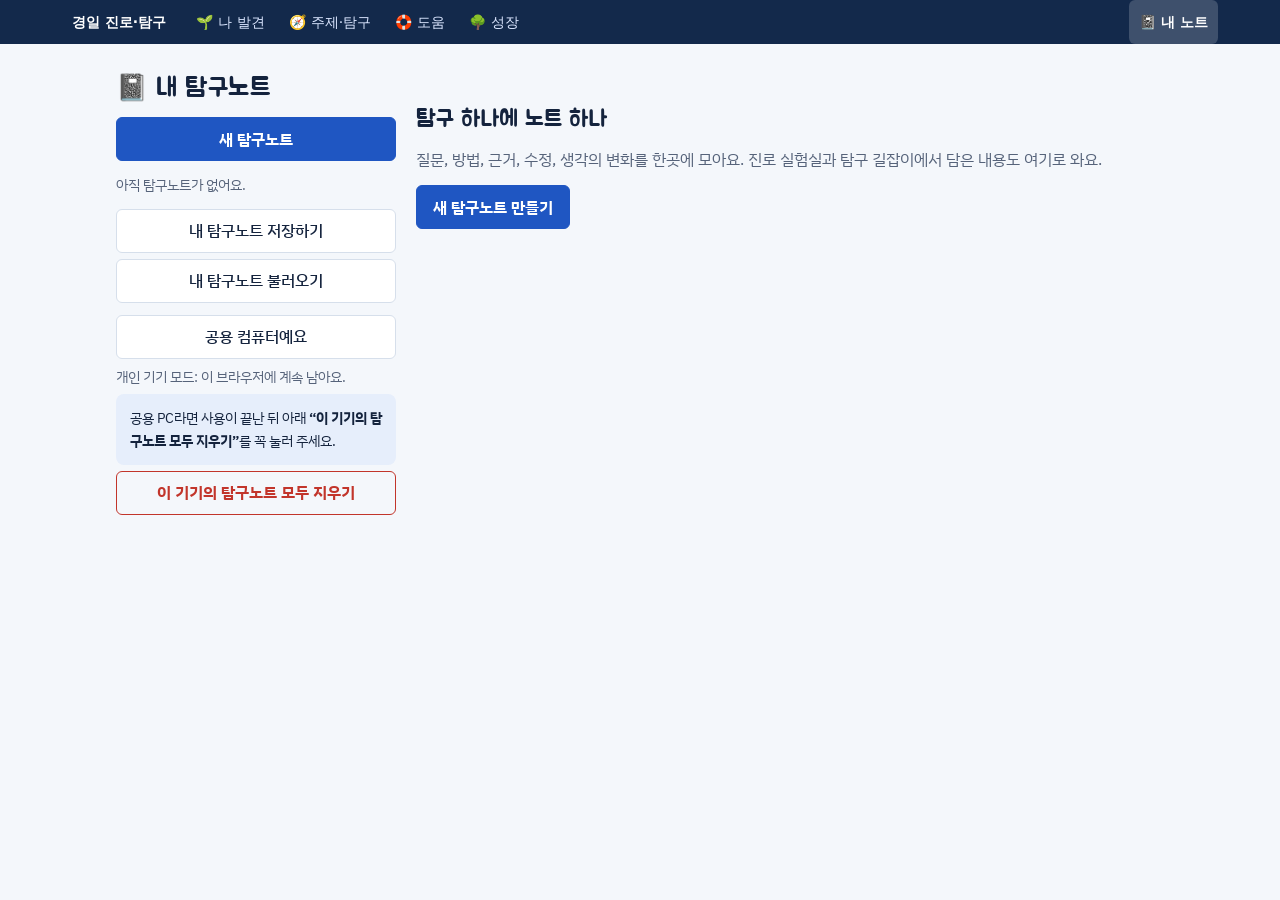
==== notes.html @ 1346db72 "Add files via upload" ====
<!doctype html>
<html lang="ko">
<head>
<meta charset="utf-8">
<meta name="viewport" content="width=device-width,initial-scale=1,viewport-fit=cover">
<meta name="description" content="세 사이트가 함께 쓰는 학생 탐구노트. 질문 수준, 질문에 맞는 방법, 근거 점검, 수정, 판단 변화, 다음 질문을 기록합니다.">
<title>내 탐구노트 · 경일 진로·탐구</title>
<link rel="preconnect" href="https://fonts.googleapis.com">
<link rel="stylesheet" href="https://fonts.googleapis.com/css2?family=Jua&family=IBM+Plex+Sans+KR:wght@400;500;700&display=swap">
<link rel="stylesheet" href="hub.css">
<style>
.layout{display:grid;grid-template-columns:280px minmax(0,1fr);gap:20px;align-items:start}
@media (max-width:820px){.layout{grid-template-columns:minmax(0,1fr)}}
.side{display:flex;flex-direction:column;gap:12px;position:sticky;top:12px}
@media (max-width:820px){.side{position:static}}
.nlist{list-style:none;margin:0;padding:0;display:flex;flex-direction:column;gap:6px;max-height:50vh;overflow:auto}
@media (max-width:820px){.nlist{max-height:none}}
.nlist button{width:100%;text-align:left;font:inherit;background:var(--surface);color:var(--ink);border:1px solid var(--line);border-radius:6px;padding:8px 12px;min-height:48px;cursor:pointer;display:flex;flex-direction:column;gap:2px}
.nlist button[aria-current="true"]{border-color:var(--primary);box-shadow:inset 3px 0 0 var(--primary)}
.nlist .t{font-weight:700;overflow:hidden;text-overflow:ellipsis;white-space:nowrap}
.nlist .m{font-size:.78rem;color:var(--muted);display:flex;gap:6px;align-items:center}
.tools{display:flex;flex-direction:column;gap:6px}
.tools .btn{width:100%}
.editor{display:flex;flex-direction:column;gap:16px;min-width:0}
.ehead{display:flex;flex-direction:column;gap:8px}
.ehead input.title{font:inherit;font-family:var(--f-display);font-size:1.6rem;border:0;border-bottom:2px solid var(--line);background:transparent;color:var(--ink);padding:4px 0;width:100%}
.ehead input.title:focus{outline:none;border-bottom-color:var(--primary)}
.status{font-size:.85rem;color:var(--muted)}
.tabs{display:flex;gap:4px;border-bottom:1px solid var(--line);overflow-x:auto;scrollbar-width:none}
.tabs button{font:inherit;font-weight:700;background:transparent;border:0;color:var(--muted);min-height:44px;padding:0 14px;cursor:pointer;white-space:nowrap}
.tabs button[aria-selected="true"]{color:var(--ink);box-shadow:inset 0 -3px 0 var(--primary)}
.pane{display:flex;flex-direction:column;gap:18px}
.f{display:flex;flex-direction:column;gap:6px}
.f > label,.f > .lab{font-weight:700}
.f .hint{font-size:.85rem;color:var(--muted);font-weight:400}
input[type=text],textarea,select{font:inherit;font-size:.98rem;color:var(--ink);background:var(--surface);border:1px solid var(--line);border-radius:6px;padding:9px 11px;width:100%;min-height:44px}
textarea{min-height:76px;resize:vertical}
.two{display:grid;grid-template-columns:repeat(auto-fit,minmax(220px,1fr));gap:12px}
.choices{display:flex;flex-wrap:wrap;gap:6px}
.choices button{font:inherit;font-size:.92rem;min-height:44px;padding:6px 12px;border-radius:999px;border:1px solid var(--line);background:var(--surface);color:var(--ink);cursor:pointer;display:inline-flex;gap:6px;align-items:center}
.choices button[aria-pressed="true"]{border-color:var(--primary);background:var(--soft);font-weight:700}
.choices button[aria-pressed="true"]::before{content:"✓"}
.choices .rec{font-size:.72rem;color:var(--accent);font-weight:700}
.levels{display:grid;grid-template-columns:repeat(auto-fit,minmax(200px,1fr));gap:8px}
.levels button{font:inherit;text-align:left;background:var(--surface);color:var(--ink);border:1px solid var(--line);border-radius:6px;padding:10px 12px;cursor:pointer;display:flex;flex-direction:column;gap:3px;min-height:44px}
.levels button[aria-pressed="true"]{border-color:var(--primary);background:var(--soft)}
.levels b{font-family:var(--f-display);font-weight:400;font-size:1.05rem}
.levels .ex{font-size:.82rem;color:var(--muted)}
.evi{border:1px solid var(--line);border-radius:6px;padding:12px;display:flex;flex-direction:column;gap:8px;background:var(--surface)}
.evi .grid{display:grid;grid-template-columns:repeat(auto-fit,minmax(200px,1fr));gap:8px}
.evi label{font-size:.85rem;color:var(--muted);display:flex;flex-direction:column;gap:4px}
.chain{display:flex;flex-wrap:wrap;gap:4px;font-size:.82rem;color:var(--muted)}
.chain span{background:var(--soft);border-radius:4px;padding:1px 6px}
.chain span.hl{background:var(--warn-soft);color:var(--warn);font-weight:700}
.scope{display:grid;grid-template-columns:repeat(auto-fit,minmax(260px,1fr));gap:10px}
.scope .card p{font-size:.9rem}
.scope .bad::before{content:"✕ ";color:var(--bad);font-weight:700}
.scope .good::before{content:"○ ";color:var(--accent);font-weight:700}
.check{display:flex;gap:8px;align-items:flex-start;cursor:pointer;min-height:44px}
.check input{width:20px;height:20px;margin-top:3px;flex:none;accent-color:var(--primary)}
.frame{display:grid;grid-template-columns:auto minmax(0,1fr);gap:8px 10px;align-items:center}
.frame span{font-size:.9rem;color:var(--muted)}
pre.sum{white-space:pre-wrap;word-break:keep-all;font:inherit;font-size:.95rem;background:var(--surface);border:1px solid var(--line);border-radius:6px;padding:14px;margin:0}
.conflict{border:2px solid var(--warn);background:var(--warn-soft);border-radius:var(--r);padding:12px 14px;display:flex;flex-direction:column;gap:8px}
.empty{padding:32px 0;display:flex;flex-direction:column;gap:12px;align-items:flex-start}
.links{font-size:.88rem;display:flex;flex-wrap:wrap;gap:4px 14px}
details.ai{border:1px dashed var(--line);border-radius:6px;padding:10px 14px;background:var(--surface)}
details.ai summary{cursor:pointer;font-weight:700;min-height:32px}
@media print{.layout{display:block}.side,.tabs,.ehead .row{display:none!important}}
</style>
</head>
<body>
<div class="wrap">
  <div class="layout">
    <aside class="side no-print" aria-label="내 탐구 목록">
      <h1 style="font-size:1.6rem">📓 내 탐구노트</h1>
      <a class="btn" href="?new=1" id="newBtn">새 탐구노트</a>
      <ul class="nlist" id="nlist"></ul>
      <div class="tools">
        <button class="btn quiet" type="button" id="exportBtn">내 탐구노트 저장하기</button>
        <label class="btn quiet" for="importFile">내 탐구노트 불러오기</label>
        <input type="file" id="importFile" accept=".json,application/json" class="sr-only">
        <p class="small muted" id="ioMsg" role="status"></p>
        <button class="btn quiet" type="button" id="modeBtn"></button>
        <p class="small muted" id="modeText"></p>
        <p class="small notice" id="publicPcTip">공용 PC라면 사용이 끝난 뒤 아래 <b>“이 기기의 탐구노트 모두 지우기”</b>를 꼭 눌러 주세요.</p>
        <button class="btn danger" type="button" id="clearAllBtn">이 기기의 탐구노트 모두 지우기</button>
      </div>
    </aside>
    <main class="editor" id="editor" tabindex="-1"></main>
  </div>
</div>
<script src="inquiry-standard.js"></script>
<script src="inquiry-notes.js"></script>
<script src="notes.js"></script>
</body>
</html>
---- hub.css ----
/* 경일 진로·탐구 성장 허브 — 공통 화면 스타일
   Layout: 학교 탐구 노트 — 왼쪽 정렬 한 줄 흐름, 필요(카드) → 현재 탐구 → 도움 → 순환 구조 순서 */
:root{
  --bg:#f4f7fb; --surface:#ffffff; --ink:#14233d; --muted:#56637a; --line:#d6dfeb; --soft:#e6eefb;
  --primary:#1f56c2; --primary-ink:#ffffff; --accent:#1b7a4b; --accent-soft:#e2f3e9; --warn:#b4540a; --warn-soft:#fdf0e3; --bad:#c2352b; --bad-soft:#fde8e6;
  --f-display:"Jua","IBM Plex Sans KR","Apple SD Gothic Neo","Malgun Gothic",sans-serif;
  --f-body:"IBM Plex Sans KR","Apple SD Gothic Neo","Malgun Gothic",system-ui,sans-serif;
  --r:8px;
}
@media (prefers-color-scheme: dark){:root:not([data-theme="light"]){
  --bg:#0f1625; --surface:#172036; --ink:#e6ecf7; --muted:#a3aec3; --line:#2d3954; --soft:#1d2b4a;
  --primary:#7ea6ff; --primary-ink:#0f1625; --accent:#5fd39a; --accent-soft:#173326; --warn:#ffb36b; --warn-soft:#3a2a17; --bad:#ff8077; --bad-soft:#3a1f22; color-scheme:dark}}
:root[data-theme="dark"]{
  --bg:#0f1625; --surface:#172036; --ink:#e6ecf7; --muted:#a3aec3; --line:#2d3954; --soft:#1d2b4a;
  --primary:#7ea6ff; --primary-ink:#0f1625; --accent:#5fd39a; --accent-soft:#173326; --warn:#ffb36b; --warn-soft:#3a2a17; --bad:#ff8077; --bad-soft:#3a1f22; color-scheme:dark}
*{box-sizing:border-box}
[hidden]{display:none!important}
html,body{margin:0}
body{background:var(--bg);color:var(--ink);font-family:var(--f-body);font-size:16px;line-height:1.7}
.wrap{max-width:1080px;margin:0 auto;padding-inline:16px;padding-block:28px 64px;display:flex;flex-direction:column;gap:36px}
h1,h2,h3{font-family:var(--f-display);font-weight:400;line-height:1.3;margin:0;text-wrap:balance}
h1{font-size:clamp(1.8rem,5vw,2.5rem)}
h2{font-size:1.45rem}
h3{font-size:1.12rem}
p{margin:0}
a{color:var(--primary)}
.eyebrow{font-size:.8rem;letter-spacing:.06em;color:var(--muted);font-weight:500}
.muted{color:var(--muted)}
.small{font-size:.86rem}
section{display:flex;flex-direction:column;gap:14px}
.card{background:var(--surface);border:1px solid var(--line);border-radius:var(--r);padding:16px 18px;display:flex;flex-direction:column;gap:8px;min-width:0}
.btn{font:inherit;font-weight:700;display:inline-flex;align-items:center;justify-content:center;gap:6px;min-height:44px;padding:0 16px;border-radius:6px;border:1.5px solid var(--primary);background:var(--primary);color:var(--primary-ink);cursor:pointer;text-decoration:none}
.btn.ghost{background:transparent;color:var(--primary)}
.btn.quiet{border-color:var(--line);background:var(--surface);color:var(--ink);font-weight:500}
.btn.danger{border-color:var(--bad);background:transparent;color:var(--bad)}
.btn:focus-visible,a:focus-visible,button:focus-visible,input:focus-visible,textarea:focus-visible,select:focus-visible{outline:3px solid var(--primary);outline-offset:2px}
.row{display:flex;gap:8px;flex-wrap:wrap;align-items:center}
.chip{display:inline-flex;align-items:center;gap:4px;font-size:.78rem;font-weight:700;border-radius:999px;padding:2px 10px;border:1px solid var(--line);color:var(--muted);background:var(--surface)}
.chip.start{color:var(--primary);border-color:var(--primary)}
.chip.doing{color:var(--warn);border-color:var(--warn)}
.chip.done{color:var(--accent);border-color:var(--accent)}
.notice{border-radius:var(--r);padding:12px 14px;background:var(--soft)}
.notice.good{background:var(--accent-soft)}
.notice.warn{background:var(--warn-soft)}
.notice.bad{background:var(--bad-soft)}
.sr-only{position:absolute;width:1px;height:1px;overflow:hidden;clip:rect(0 0 0 0);white-space:nowrap}
footer.foot{border-top:1px solid var(--line);padding-top:18px;display:flex;flex-direction:column;gap:8px;color:var(--muted);font-size:.88rem}
@media (prefers-reduced-motion:reduce){*{transition:none!important;scroll-behavior:auto!important}}
@media print{.no-print{display:none!important}body{background:#fff;color:#000}}
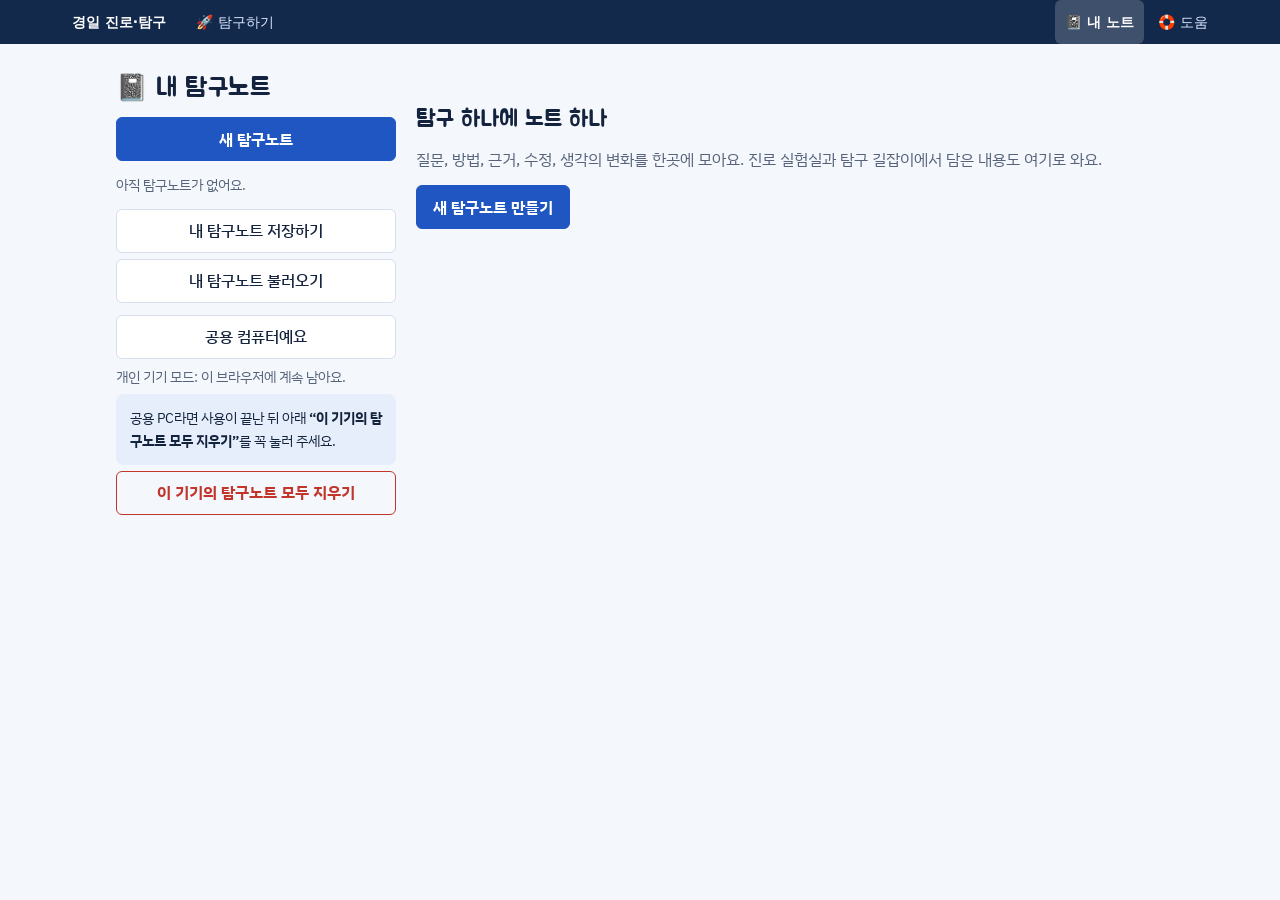
==== commit ba21c6f1: "Add files via upload" ====
--- a/notes.html
+++ b/notes.html
@@ -3,7 +3,7 @@
 <head>
 <meta charset="utf-8">
 <meta name="viewport" content="width=device-width,initial-scale=1,viewport-fit=cover">
-<meta name="description" content="세 사이트가 함께 쓰는 학생 탐구노트. 질문 수준, 질문에 맞는 방법, 근거 점검, 수정, 판단 변화, 다음 질문을 기록합니다.">
+<meta name="description" content="세 사이트가 함께 쓰는 학생 탐구노트. 질문, 방법, 근거, 수정, 생각의 변화를 기록하고 활동 후 제출할 자기평가서를 만듭니다.">
 <title>내 탐구노트 · 경일 진로·탐구</title>
 <link rel="preconnect" href="https://fonts.googleapis.com">
 <link rel="stylesheet" href="https://fonts.googleapis.com/css2?family=Jua&family=IBM+Plex+Sans+KR:wght@400;500;700&display=swap">
